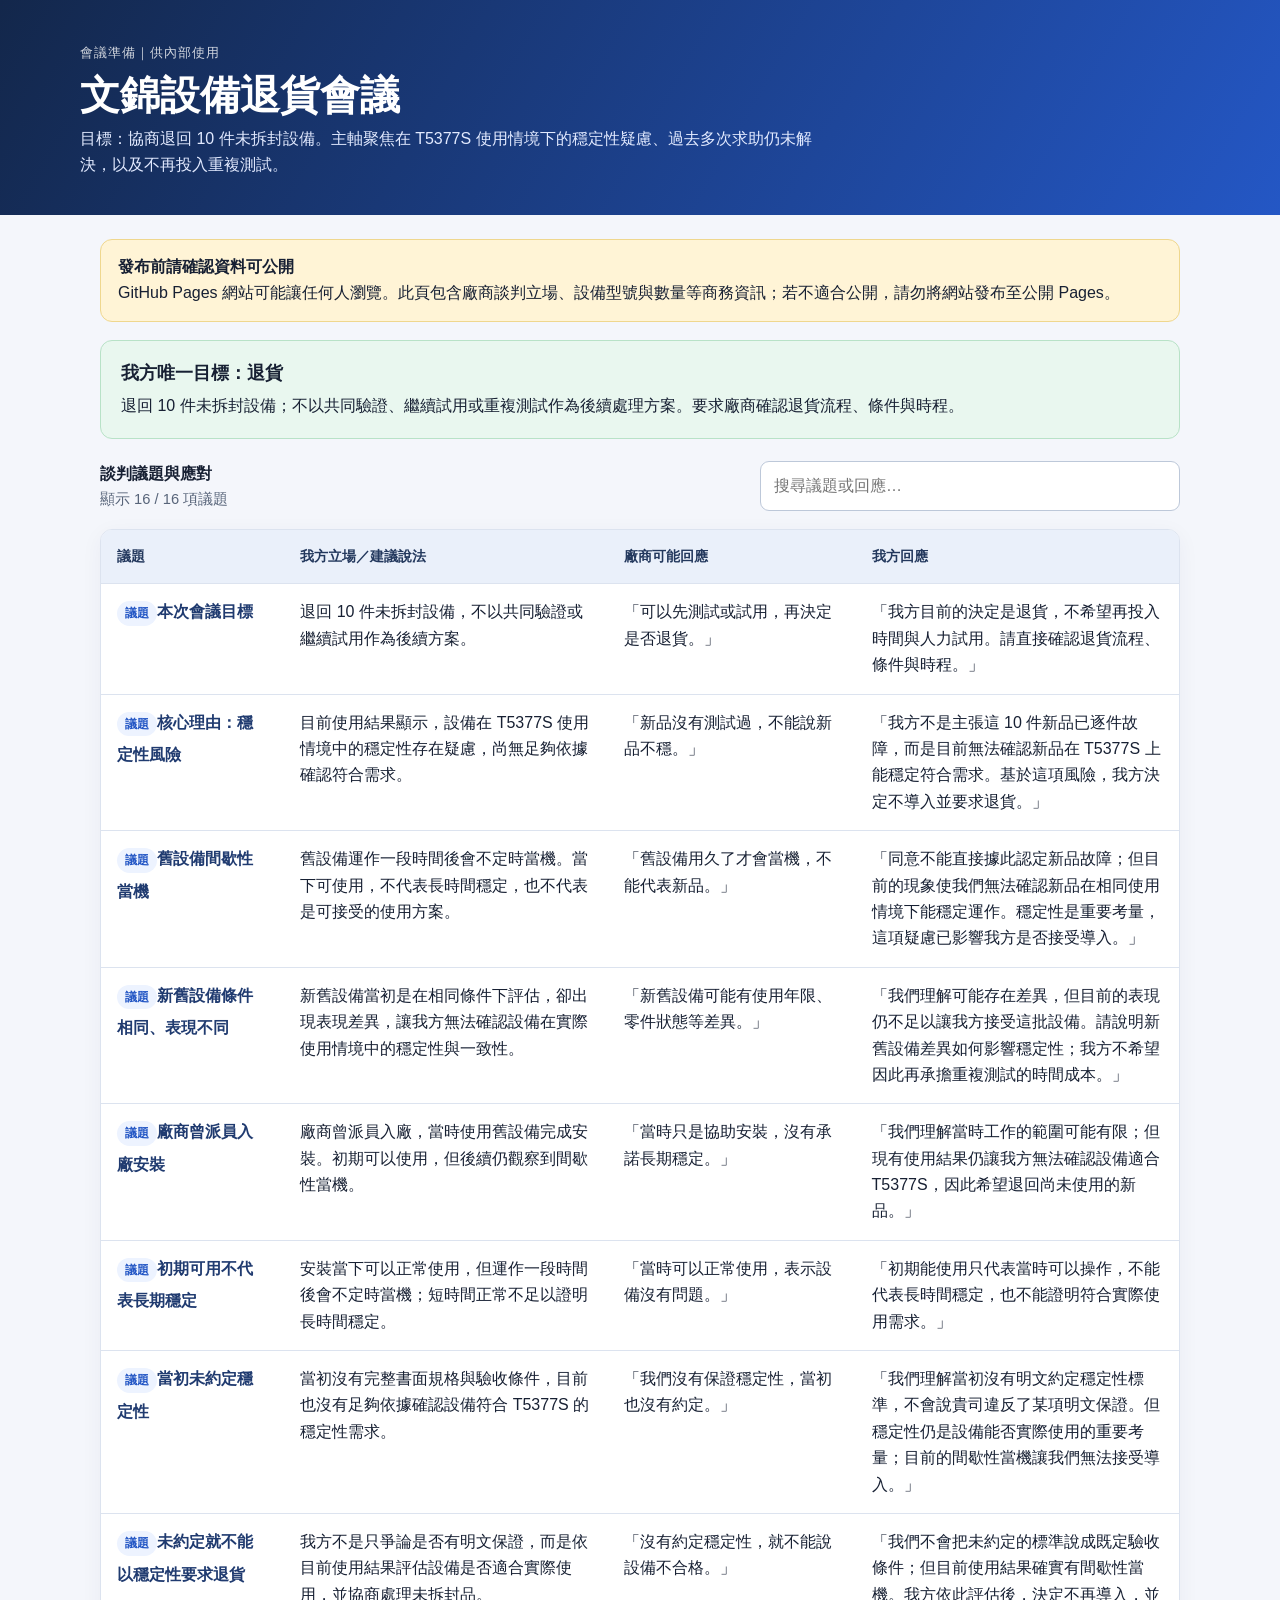
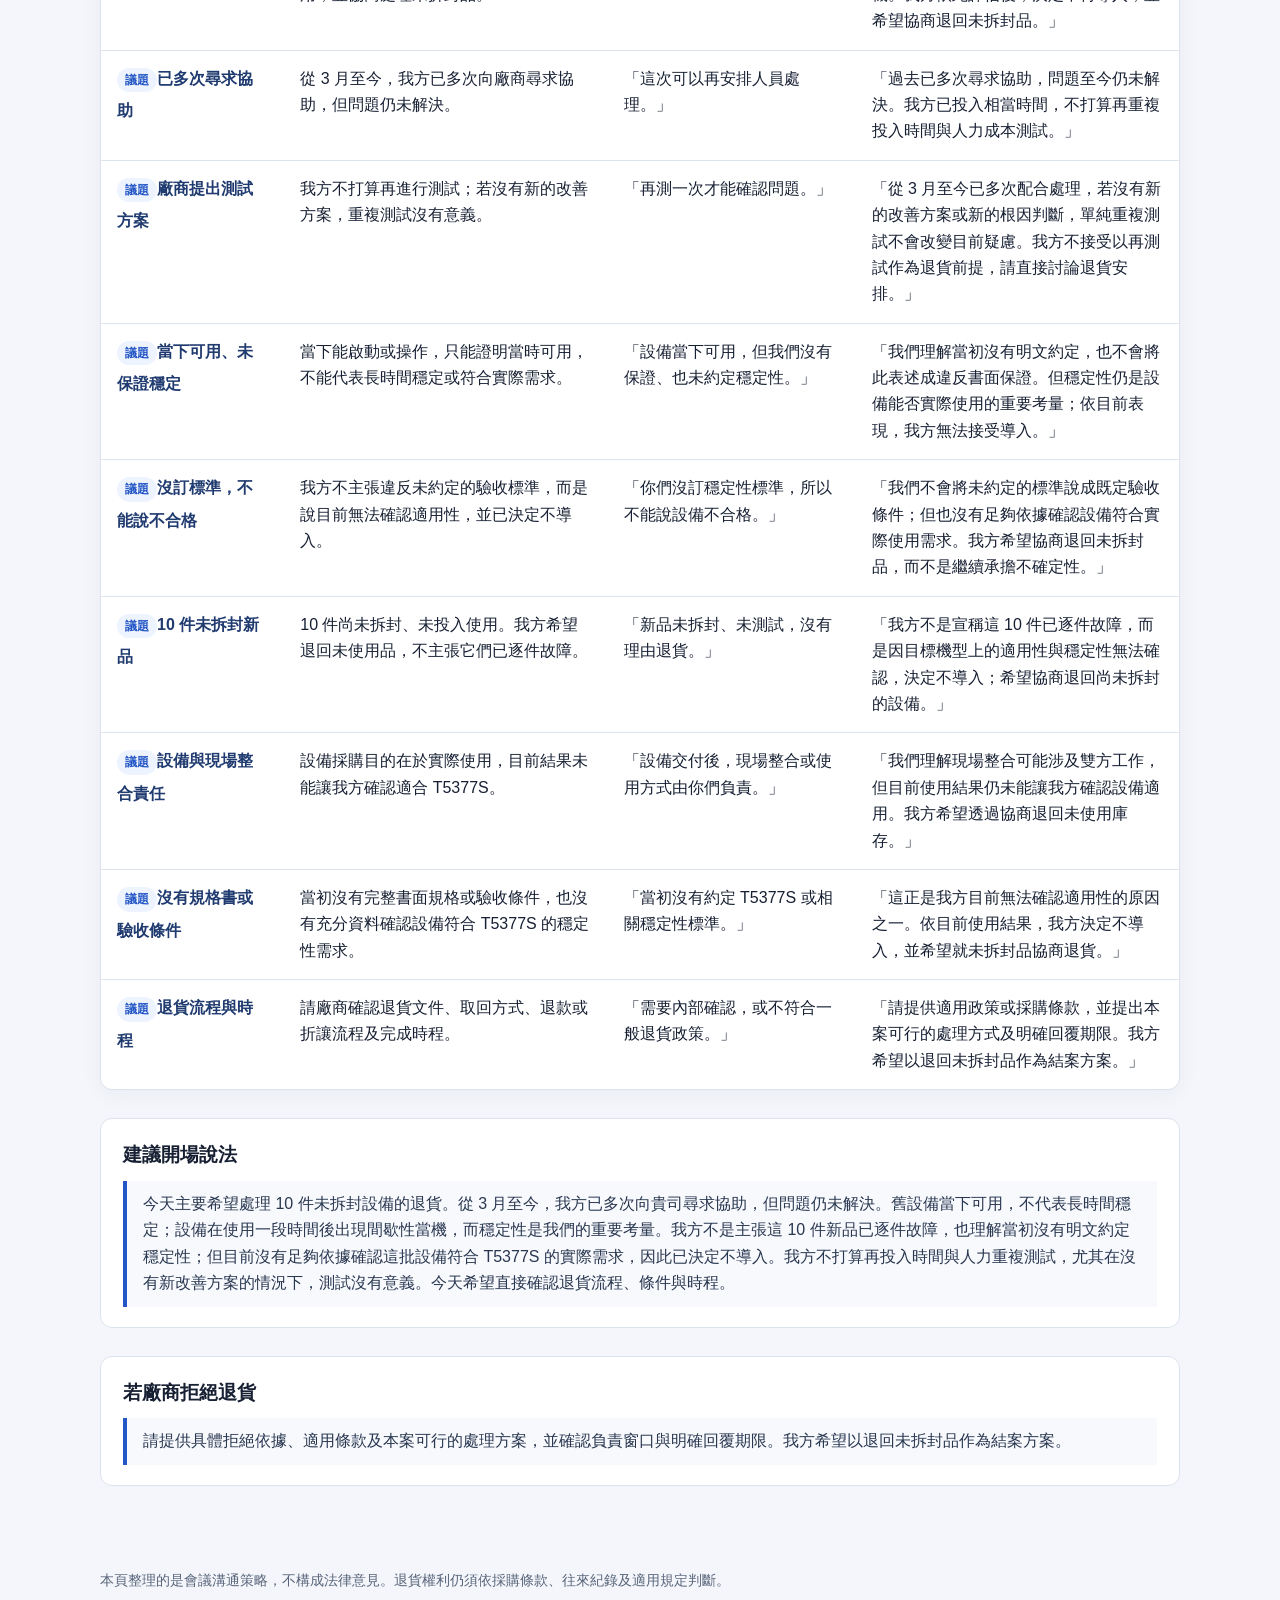
==== docs/index.html @ 2d382912 "Add vendor return meeting GitHub Pages site" ====
<!doctype html>
<html lang="zh-Hant">
<head>
  <meta charset="utf-8">
  <meta name="viewport" content="width=device-width, initial-scale=1">
  <meta name="theme-color" content="#f4f6fb">
  <title>文錦設備退貨會議｜策略整理</title>
  <style>
    :root{color-scheme:light;--ink:#172033;--muted:#58657a;--line:#dce3ef;--blue:#2457c5;--pale:#edf3ff;--gold:#fff4d6;--green:#e9f7ef;--paper:#fff;--bg:#f4f6fb}
    *{box-sizing:border-box}body{margin:0;background:var(--bg);color:var(--ink);font:16px/1.65 -apple-system,BlinkMacSystemFont,"Segoe UI",sans-serif}
    header{background:linear-gradient(120deg,#13274b,#2457c5);color:white;padding:42px max(22px,calc((100% - 1120px)/2)) 36px}
    header .eyebrow{font-size:.82rem;letter-spacing:.08em;opacity:.8}h1{font-size:clamp(1.7rem,4vw,2.5rem);line-height:1.2;margin:.45rem 0}.subtitle{max-width:760px;color:#e2eaff;margin:0}
    main{max-width:1120px;margin:24px auto;padding:0 20px 60px}.notice{background:var(--gold);border:1px solid #efd78e;border-radius:12px;padding:14px 17px;margin-bottom:18px}.notice strong{display:block}
    .goal{background:var(--green);border:1px solid #b8e2c7;border-radius:12px;padding:18px 20px;margin-bottom:22px}.goal h2{margin:0 0 5px;font-size:1.12rem}.goal p{margin:0}
    .toolbar{display:flex;gap:12px;align-items:center;justify-content:space-between;margin:18px 0}.toolbar p{color:var(--muted);margin:0;font-size:.92rem}input{width:min(100%,420px);padding:11px 13px;border:1px solid #bdc8d9;border-radius:9px;font:inherit;background:white}
    .table-wrap{overflow:auto;border:1px solid var(--line);border-radius:12px;background:var(--paper);box-shadow:0 5px 22px #1e31500c}table{border-collapse:collapse;width:100%;min-width:900px}th,td{text-align:left;vertical-align:top;padding:15px 16px;border-bottom:1px solid var(--line)}th{background:#eaf0fa;color:#23385d;font-size:.88rem;position:sticky;top:0}tbody tr:last-child td{border-bottom:0}tbody tr:hover{background:#f8faff}td:first-child{font-weight:700;width:17%;color:#203b70}td:nth-child(2){width:30%}td:nth-child(3){width:23%}td:nth-child(4){width:30%}
    .tag{display:inline-block;color:var(--blue);background:var(--pale);padding:2px 8px;border-radius:99px;font-size:.78rem;margin:0 0 6px}
    .script{margin-top:28px;background:var(--paper);border:1px solid var(--line);border-radius:12px;padding:20px 22px}.script h2{margin:0 0 10px;font-size:1.2rem}.script blockquote{margin:0;border-left:4px solid var(--blue);padding:10px 16px;background:#f7f9fd;color:#293750}
    footer{max-width:1120px;margin:0 auto;padding:0 20px 32px;color:var(--muted);font-size:.85rem}
    @media(max-width:650px){header{padding-top:30px;padding-bottom:28px}.toolbar{align-items:stretch;flex-direction:column}.toolbar input{width:100%}main{padding-inline:14px}.notice,.goal{font-size:.94rem}}
  </style>
</head>
<body>
  <header>
    <div class="eyebrow">會議準備｜供內部使用</div>
    <h1>文錦設備退貨會議</h1>
    <p class="subtitle">目標：協商退回 10 件未拆封設備。主軸聚焦在 T5377S 使用情境下的穩定性疑慮、過去多次求助仍未解決，以及不再投入重複測試。</p>
  </header>
  <main>
    <aside class="notice"><strong>發布前請確認資料可公開</strong>GitHub Pages 網站可能讓任何人瀏覽。此頁包含廠商談判立場、設備型號與數量等商務資訊；若不適合公開，請勿將網站發布至公開 Pages。</aside>
    <section class="goal"><h2>我方唯一目標：退貨</h2><p>退回 10 件未拆封設備；不以共同驗證、繼續試用或重複測試作為後續處理方案。要求廠商確認退貨流程、條件與時程。</p></section>
    <div class="toolbar"><div><strong>談判議題與應對</strong><p id="count" aria-live="polite"></p></div><input id="search" type="search" placeholder="搜尋議題或回應…" aria-label="搜尋表格"></div>
    <div class="table-wrap"><table><thead><tr><th>議題</th><th>我方立場／建議說法</th><th>廠商可能回應</th><th>我方回應</th></tr></thead><tbody id="rows"></tbody></table></div>
    <section class="script"><h2>建議開場說法</h2><blockquote>今天主要希望處理 10 件未拆封設備的退貨。從 3 月至今，我方已多次向貴司尋求協助，但問題仍未解決。舊設備當下可用，不代表長時間穩定；設備在使用一段時間後出現間歇性當機，而穩定性是我們的重要考量。我方不是主張這 10 件新品已逐件故障，也理解當初沒有明文約定穩定性；但目前沒有足夠依據確認這批設備符合 T5377S 的實際需求，因此已決定不導入。我方不打算再投入時間與人力重複測試，尤其在沒有新改善方案的情況下，測試沒有意義。今天希望直接確認退貨流程、條件與時程。</blockquote></section>
    <section class="script"><h2>若廠商拒絕退貨</h2><blockquote>請提供具體拒絕依據、適用條款及本案可行的處理方案，並確認負責窗口與明確回覆期限。我方希望以退回未拆封品作為結案方案。</blockquote></section>
  </main>
  <footer>本頁整理的是會議溝通策略，不構成法律意見。退貨權利仍須依採購條款、往來紀錄及適用規定判斷。</footer>
  <script>
    const data = [
      ["本次會議目標","退回 10 件未拆封設備，不以共同驗證或繼續試用作為後續方案。","「可以先測試或試用，再決定是否退貨。」","「我方目前的決定是退貨，不希望再投入時間與人力試用。請直接確認退貨流程、條件與時程。」"],
      ["核心理由：穩定性風險","目前使用結果顯示，設備在 T5377S 使用情境中的穩定性存在疑慮，尚無足夠依據確認符合需求。","「新品沒有測試過，不能說新品不穩。」","「我方不是主張這 10 件新品已逐件故障，而是目前無法確認新品在 T5377S 上能穩定符合需求。基於這項風險，我方決定不導入並要求退貨。」"],
      ["舊設備間歇性當機","舊設備運作一段時間後會不定時當機。當下可使用，不代表長時間穩定，也不代表是可接受的使用方案。","「舊設備用久了才會當機，不能代表新品。」","「同意不能直接據此認定新品故障；但目前的現象使我們無法確認新品在相同使用情境下能穩定運作。穩定性是重要考量，這項疑慮已影響我方是否接受導入。」"],
      ["新舊設備條件相同、表現不同","新舊設備當初是在相同條件下評估，卻出現表現差異，讓我方無法確認設備在實際使用情境中的穩定性與一致性。","「新舊設備可能有使用年限、零件狀態等差異。」","「我們理解可能存在差異，但目前的表現仍不足以讓我方接受這批設備。請說明新舊設備差異如何影響穩定性；我方不希望因此再承擔重複測試的時間成本。」"],
      ["廠商曾派員入廠安裝","廠商曾派員入廠，當時使用舊設備完成安裝。初期可以使用，但後續仍觀察到間歇性當機。","「當時只是協助安裝，沒有承諾長期穩定。」","「我們理解當時工作的範圍可能有限；但現有使用結果仍讓我方無法確認設備適合 T5377S，因此希望退回尚未使用的新品。」"],
      ["初期可用不代表長期穩定","安裝當下可以正常使用，但運作一段時間後會不定時當機；短時間正常不足以證明長時間穩定。","「當時可以正常使用，表示設備沒有問題。」","「初期能使用只代表當時可以操作，不能代表長時間穩定，也不能證明符合實際使用需求。」"],
      ["當初未約定穩定性","當初沒有完整書面規格與驗收條件，目前也沒有足夠依據確認設備符合 T5377S 的穩定性需求。","「我們沒有保證穩定性，當初也沒有約定。」","「我們理解當初沒有明文約定穩定性標準，不會說貴司違反了某項明文保證。但穩定性仍是設備能否實際使用的重要考量；目前的間歇性當機讓我們無法接受導入。」"],
      ["未約定就不能以穩定性要求退貨","我方不是只爭論是否有明文保證，而是依目前使用結果評估設備是否適合實際使用，並協商處理未拆封品。","「沒有約定穩定性，就不能說設備不合格。」","「我們不會把未約定的標準說成既定驗收條件；但目前使用結果確實有間歇性當機。我方依此評估後，決定不再導入，並希望協商退回未拆封品。」"],
      ["已多次尋求協助","從 3 月至今，我方已多次向廠商尋求協助，但問題仍未解決。","「這次可以再安排人員處理。」","「過去已多次尋求協助，問題至今仍未解決。我方已投入相當時間，不打算再重複投入時間與人力成本測試。」"],
      ["廠商提出測試方案","我方不打算再進行測試；若沒有新的改善方案，重複測試沒有意義。","「再測一次才能確認問題。」","「從 3 月至今已多次配合處理，若沒有新的改善方案或新的根因判斷，單純重複測試不會改變目前疑慮。我方不接受以再測試作為退貨前提，請直接討論退貨安排。」"],
      ["當下可用、未保證穩定","當下能啟動或操作，只能證明當時可用，不能代表長時間穩定或符合實際需求。","「設備當下可用，但我們沒有保證、也未約定穩定性。」","「我們理解當初沒有明文約定，也不會將此表述成違反書面保證。但穩定性仍是設備能否實際使用的重要考量；依目前表現，我方無法接受導入。」"],
      ["沒訂標準，不能說不合格","我方不主張違反未約定的驗收標準，而是說目前無法確認適用性，並已決定不導入。","「你們沒訂穩定性標準，所以不能說設備不合格。」","「我們不會將未約定的標準說成既定驗收條件；但也沒有足夠依據確認設備符合實際使用需求。我方希望協商退回未拆封品，而不是繼續承擔不確定性。」"],
      ["10 件未拆封新品","10 件尚未拆封、未投入使用。我方希望退回未使用品，不主張它們已逐件故障。","「新品未拆封、未測試，沒有理由退貨。」","「我方不是宣稱這 10 件已逐件故障，而是因目標機型上的適用性與穩定性無法確認，決定不導入；希望協商退回尚未拆封的設備。」"],
      ["設備與現場整合責任","設備採購目的在於實際使用，目前結果未能讓我方確認適合 T5377S。","「設備交付後，現場整合或使用方式由你們負責。」","「我們理解現場整合可能涉及雙方工作，但目前使用結果仍未能讓我方確認設備適用。我方希望透過協商退回未使用庫存。」"],
      ["沒有規格書或驗收條件","當初沒有完整書面規格或驗收條件，也沒有充分資料確認設備符合 T5377S 的穩定性需求。","「當初沒有約定 T5377S 或相關穩定性標準。」","「這正是我方目前無法確認適用性的原因之一。依目前使用結果，我方決定不導入，並希望就未拆封品協商退貨。」"],
      ["退貨流程與時程","請廠商確認退貨文件、取回方式、退款或折讓流程及完成時程。","「需要內部確認，或不符合一般退貨政策。」","「請提供適用政策或採購條款，並提出本案可行的處理方式及明確回覆期限。我方希望以退回未拆封品作為結案方案。」"]
    ];
    const tbody = document.getElementById('rows');
    const search = document.getElementById('search');
    const count = document.getElementById('count');
    function render(){
      const q=search.value.trim().toLocaleLowerCase();
      const filtered=data.filter(row=>row.join(' ').toLocaleLowerCase().includes(q));
      tbody.replaceChildren(...filtered.map(row=>{const tr=document.createElement('tr');row.forEach((text,i)=>{const td=document.createElement('td');if(i===0){const tag=document.createElement('span');tag.className='tag';tag.textContent='議題';td.append(tag)}td.append(document.createTextNode(text));tr.append(td)});return tr}));
      count.textContent=`顯示 ${filtered.length} / ${data.length} 項議題`;
    }
    search.addEventListener('input',render);render();
  </script>
</body>
</html>
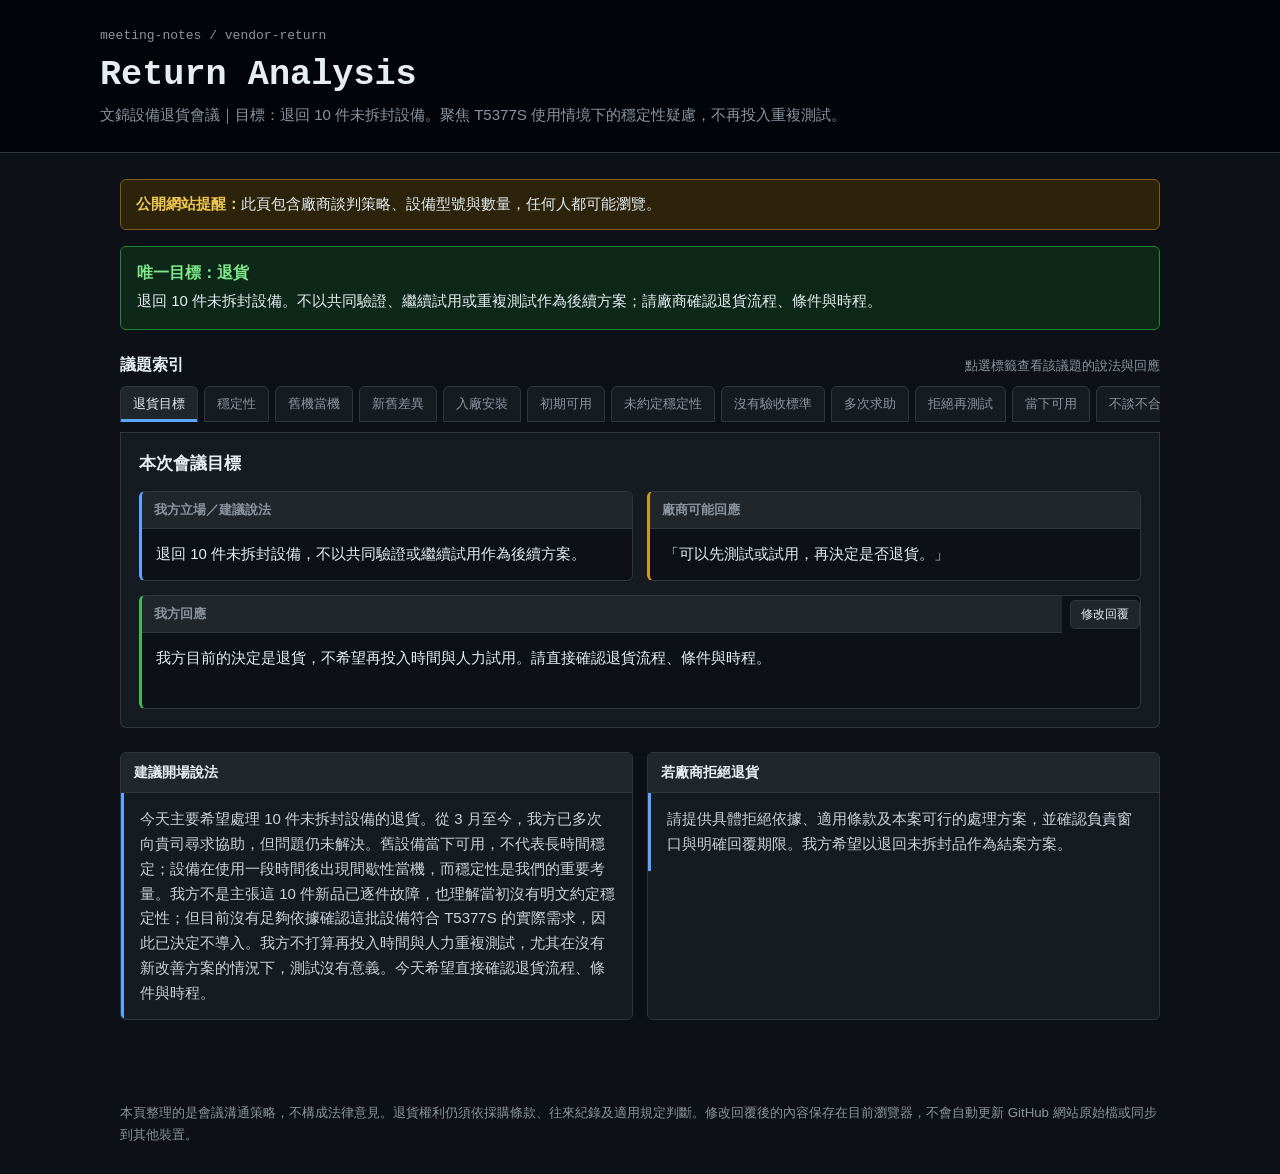
==== commit 9cf58f27: "Redesign Return Analysis page with editable topic tabs" ====
--- a/docs/index.html
+++ b/docs/index.html
@@ -3,67 +3,87 @@
 <head>
   <meta charset="utf-8">
   <meta name="viewport" content="width=device-width, initial-scale=1">
-  <meta name="theme-color" content="#f4f6fb">
-  <title>文錦設備退貨會議｜策略整理</title>
+  <meta name="theme-color" content="#0d1117">
+  <title>Return Analysis</title>
   <style>
-    :root{color-scheme:light;--ink:#172033;--muted:#58657a;--line:#dce3ef;--blue:#2457c5;--pale:#edf3ff;--gold:#fff4d6;--green:#e9f7ef;--paper:#fff;--bg:#f4f6fb}
-    *{box-sizing:border-box}body{margin:0;background:var(--bg);color:var(--ink);font:16px/1.65 -apple-system,BlinkMacSystemFont,"Segoe UI",sans-serif}
-    header{background:linear-gradient(120deg,#13274b,#2457c5);color:white;padding:42px max(22px,calc((100% - 1120px)/2)) 36px}
-    header .eyebrow{font-size:.82rem;letter-spacing:.08em;opacity:.8}h1{font-size:clamp(1.7rem,4vw,2.5rem);line-height:1.2;margin:.45rem 0}.subtitle{max-width:760px;color:#e2eaff;margin:0}
-    main{max-width:1120px;margin:24px auto;padding:0 20px 60px}.notice{background:var(--gold);border:1px solid #efd78e;border-radius:12px;padding:14px 17px;margin-bottom:18px}.notice strong{display:block}
-    .goal{background:var(--green);border:1px solid #b8e2c7;border-radius:12px;padding:18px 20px;margin-bottom:22px}.goal h2{margin:0 0 5px;font-size:1.12rem}.goal p{margin:0}
-    .toolbar{display:flex;gap:12px;align-items:center;justify-content:space-between;margin:18px 0}.toolbar p{color:var(--muted);margin:0;font-size:.92rem}input{width:min(100%,420px);padding:11px 13px;border:1px solid #bdc8d9;border-radius:9px;font:inherit;background:white}
-    .table-wrap{overflow:auto;border:1px solid var(--line);border-radius:12px;background:var(--paper);box-shadow:0 5px 22px #1e31500c}table{border-collapse:collapse;width:100%;min-width:900px}th,td{text-align:left;vertical-align:top;padding:15px 16px;border-bottom:1px solid var(--line)}th{background:#eaf0fa;color:#23385d;font-size:.88rem;position:sticky;top:0}tbody tr:last-child td{border-bottom:0}tbody tr:hover{background:#f8faff}td:first-child{font-weight:700;width:17%;color:#203b70}td:nth-child(2){width:30%}td:nth-child(3){width:23%}td:nth-child(4){width:30%}
-    .tag{display:inline-block;color:var(--blue);background:var(--pale);padding:2px 8px;border-radius:99px;font-size:.78rem;margin:0 0 6px}
-    .script{margin-top:28px;background:var(--paper);border:1px solid var(--line);border-radius:12px;padding:20px 22px}.script h2{margin:0 0 10px;font-size:1.2rem}.script blockquote{margin:0;border-left:4px solid var(--blue);padding:10px 16px;background:#f7f9fd;color:#293750}
-    footer{max-width:1120px;margin:0 auto;padding:0 20px 32px;color:var(--muted);font-size:.85rem}
-    @media(max-width:650px){header{padding-top:30px;padding-bottom:28px}.toolbar{align-items:stretch;flex-direction:column}.toolbar input{width:100%}main{padding-inline:14px}.notice,.goal{font-size:.94rem}}
+    :root{color-scheme:dark;--bg:#0d1117;--panel:#161b22;--panel2:#21262d;--border:#30363d;--text:#e6edf3;--muted:#8b949e;--blue:#58a6ff;--green:#3fb950;--yellow:#d29922;--red:#f85149}
+    *{box-sizing:border-box}body{margin:0;background:var(--bg);color:var(--text);font:15px/1.65 -apple-system,BlinkMacSystemFont,"Segoe UI",sans-serif}
+    header{border-bottom:1px solid var(--border);background:#010409;padding:28px max(20px,calc((100% - 1080px)/2)) 24px}.repo-line{font:13px ui-monospace,SFMono-Regular,Menlo,monospace;color:var(--muted)}h1{font:600 clamp(1.65rem,4vw,2.2rem)/1.25 ui-monospace,SFMono-Regular,Menlo,monospace;margin:10px 0 6px}.subtitle{color:var(--muted);margin:0;max-width:850px}
+    main{max-width:1080px;margin:26px auto;padding:0 20px 56px}.callout{padding:12px 15px;border:1px solid #7d5d16;background:#2d230b;border-radius:6px;margin-bottom:16px}.callout strong{color:#eac54f}.goal{padding:16px;border:1px solid #238636;background:#0d2818;border-radius:6px;margin-bottom:22px}.goal h2{font:600 1rem ui-monospace,monospace;color:#7ee787;margin:0 0 5px}.goal p{margin:0}
+    .section-heading{display:flex;justify-content:space-between;align-items:baseline;gap:12px;margin:25px 0 9px}.section-heading h2{font:600 1rem ui-monospace,monospace;margin:0}.hint,.saved-status{font-size:.82rem;color:var(--muted)}
+    .tabs{display:flex;gap:6px;overflow-x:auto;padding:0 0 10px;border-bottom:1px solid var(--border)}.tab{flex:0 0 auto;border:1px solid var(--border);border-radius:6px 6px 0 0;background:var(--panel);color:var(--muted);padding:8px 12px;font:13px ui-monospace,SFMono-Regular,Menlo,monospace;cursor:pointer}.tab:hover{color:var(--text);border-color:#6e7681}.tab[aria-selected="true"]{color:var(--text);background:var(--panel2);border-bottom-color:var(--blue);box-shadow:inset 0 -2px var(--blue)}
+    .topic-panel{background:var(--panel);border:1px solid var(--border);border-top:0;border-radius:0 0 6px 6px;padding:18px}.topic-title{font:600 1.08rem ui-monospace,monospace;margin:0 0 16px}.columns{display:grid;grid-template-columns:1fr 1fr;gap:14px}.card{border:1px solid var(--border);border-radius:6px;overflow:hidden;background:#0d1117}.card h3{font:600 .83rem ui-monospace,monospace;margin:0;padding:9px 12px;background:var(--panel2);border-bottom:1px solid var(--border);color:var(--muted)}.card-content{padding:13px 14px;white-space:pre-wrap}.stance{border-left:3px solid var(--blue)}.vendor{border-left:3px solid var(--yellow)}.reply{border-left:3px solid var(--green)}.reply-head{display:flex;align-items:center;justify-content:space-between;gap:8px}.reply-head h3{flex:1}.reply-body{padding:13px 14px}.reply-text{white-space:pre-wrap}.button{border:1px solid var(--border);border-radius:5px;background:var(--panel2);color:var(--text);padding:5px 10px;font:12px ui-monospace,monospace;cursor:pointer}.button:hover{border-color:var(--blue);color:var(--blue)}.button.primary{background:#238636;border-color:#238636;color:white}.button.subtle{color:var(--muted)}.editor{width:100%;min-height:150px;resize:vertical;padding:11px;border:1px solid var(--border);border-radius:5px;background:#010409;color:var(--text);font:14px/1.65 -apple-system,BlinkMacSystemFont,"Segoe UI",sans-serif}.editor:focus{outline:1px solid var(--blue);border-color:var(--blue)}.editor-actions{display:flex;gap:8px;margin-top:9px}.saved-status{min-height:1.3em;margin-top:8px}.scripts{display:grid;grid-template-columns:1fr 1fr;gap:14px;margin-top:24px}.script{border:1px solid var(--border);background:var(--panel);border-radius:6px;overflow:hidden}.script h2{font:600 .9rem ui-monospace,monospace;padding:10px 13px;margin:0;background:var(--panel2);border-bottom:1px solid var(--border)}.script blockquote{margin:0;padding:14px 16px;border-left:3px solid var(--blue);white-space:pre-wrap;color:#c9d1d9}
+    footer{max-width:1080px;margin:auto;padding:0 20px 28px;color:var(--muted);font-size:.83rem} [hidden]{display:none!important}
+    @media(max-width:700px){main{padding:0 12px 40px}.columns,.scripts{grid-template-columns:1fr}.topic-panel{padding:12px}.section-heading{align-items:flex-start;flex-direction:column;gap:2px}.tab{padding:7px 10px}}
   </style>
 </head>
 <body>
   <header>
-    <div class="eyebrow">會議準備｜供內部使用</div>
-    <h1>文錦設備退貨會議</h1>
-    <p class="subtitle">目標：協商退回 10 件未拆封設備。主軸聚焦在 T5377S 使用情境下的穩定性疑慮、過去多次求助仍未解決，以及不再投入重複測試。</p>
+    <div class="repo-line">meeting-notes / vendor-return</div>
+    <h1>Return Analysis</h1>
+    <p class="subtitle">文錦設備退貨會議｜目標：退回 10 件未拆封設備。聚焦 T5377S 使用情境下的穩定性疑慮，不再投入重複測試。</p>
   </header>
   <main>
-    <aside class="notice"><strong>發布前請確認資料可公開</strong>GitHub Pages 網站可能讓任何人瀏覽。此頁包含廠商談判立場、設備型號與數量等商務資訊；若不適合公開，請勿將網站發布至公開 Pages。</aside>
-    <section class="goal"><h2>我方唯一目標：退貨</h2><p>退回 10 件未拆封設備；不以共同驗證、繼續試用或重複測試作為後續處理方案。要求廠商確認退貨流程、條件與時程。</p></section>
-    <div class="toolbar"><div><strong>談判議題與應對</strong><p id="count" aria-live="polite"></p></div><input id="search" type="search" placeholder="搜尋議題或回應…" aria-label="搜尋表格"></div>
-    <div class="table-wrap"><table><thead><tr><th>議題</th><th>我方立場／建議說法</th><th>廠商可能回應</th><th>我方回應</th></tr></thead><tbody id="rows"></tbody></table></div>
-    <section class="script"><h2>建議開場說法</h2><blockquote>今天主要希望處理 10 件未拆封設備的退貨。從 3 月至今，我方已多次向貴司尋求協助，但問題仍未解決。舊設備當下可用，不代表長時間穩定；設備在使用一段時間後出現間歇性當機，而穩定性是我們的重要考量。我方不是主張這 10 件新品已逐件故障，也理解當初沒有明文約定穩定性；但目前沒有足夠依據確認這批設備符合 T5377S 的實際需求，因此已決定不導入。我方不打算再投入時間與人力重複測試，尤其在沒有新改善方案的情況下，測試沒有意義。今天希望直接確認退貨流程、條件與時程。</blockquote></section>
-    <section class="script"><h2>若廠商拒絕退貨</h2><blockquote>請提供具體拒絕依據、適用條款及本案可行的處理方案，並確認負責窗口與明確回覆期限。我方希望以退回未拆封品作為結案方案。</blockquote></section>
+    <aside class="callout"><strong>公開網站提醒：</strong>此頁包含廠商談判策略、設備型號與數量，任何人都可能瀏覽。</aside>
+    <section class="goal"><h2>唯一目標：退貨</h2><p>退回 10 件未拆封設備。不以共同驗證、繼續試用或重複測試作為後續方案；請廠商確認退貨流程、條件與時程。</p></section>
+    <div class="section-heading"><h2>議題索引</h2><span class="hint">點選標籤查看該議題的說法與回應</span></div>
+    <nav class="tabs" id="tabs" role="tablist" aria-label="會議議題"></nav>
+    <section class="topic-panel" id="topic-panel" role="tabpanel" aria-live="polite"></section>
+    <div class="scripts">
+      <section class="script"><h2>建議開場說法</h2><blockquote>今天主要希望處理 10 件未拆封設備的退貨。從 3 月至今，我方已多次向貴司尋求協助，但問題仍未解決。舊設備當下可用，不代表長時間穩定；設備在使用一段時間後出現間歇性當機，而穩定性是我們的重要考量。我方不是主張這 10 件新品已逐件故障，也理解當初沒有明文約定穩定性；但目前沒有足夠依據確認這批設備符合 T5377S 的實際需求，因此已決定不導入。我方不打算再投入時間與人力重複測試，尤其在沒有新改善方案的情況下，測試沒有意義。今天希望直接確認退貨流程、條件與時程。</blockquote></section>
+      <section class="script"><h2>若廠商拒絕退貨</h2><blockquote>請提供具體拒絕依據、適用條款及本案可行的處理方案，並確認負責窗口與明確回覆期限。我方希望以退回未拆封品作為結案方案。</blockquote></section>
+    </div>
   </main>
-  <footer>本頁整理的是會議溝通策略，不構成法律意見。退貨權利仍須依採購條款、往來紀錄及適用規定判斷。</footer>
+  <footer>本頁整理的是會議溝通策略，不構成法律意見。退貨權利仍須依採購條款、往來紀錄及適用規定判斷。修改回覆後的內容保存在目前瀏覽器，不會自動更新 GitHub 網站原始檔或同步到其他裝置。</footer>
   <script>
-    const data = [
-      ["本次會議目標","退回 10 件未拆封設備，不以共同驗證或繼續試用作為後續方案。","「可以先測試或試用，再決定是否退貨。」","「我方目前的決定是退貨，不希望再投入時間與人力試用。請直接確認退貨流程、條件與時程。」"],
-      ["核心理由：穩定性風險","目前使用結果顯示，設備在 T5377S 使用情境中的穩定性存在疑慮，尚無足夠依據確認符合需求。","「新品沒有測試過，不能說新品不穩。」","「我方不是主張這 10 件新品已逐件故障，而是目前無法確認新品在 T5377S 上能穩定符合需求。基於這項風險，我方決定不導入並要求退貨。」"],
-      ["舊設備間歇性當機","舊設備運作一段時間後會不定時當機。當下可使用，不代表長時間穩定，也不代表是可接受的使用方案。","「舊設備用久了才會當機，不能代表新品。」","「同意不能直接據此認定新品故障；但目前的現象使我們無法確認新品在相同使用情境下能穩定運作。穩定性是重要考量，這項疑慮已影響我方是否接受導入。」"],
-      ["新舊設備條件相同、表現不同","新舊設備當初是在相同條件下評估，卻出現表現差異，讓我方無法確認設備在實際使用情境中的穩定性與一致性。","「新舊設備可能有使用年限、零件狀態等差異。」","「我們理解可能存在差異，但目前的表現仍不足以讓我方接受這批設備。請說明新舊設備差異如何影響穩定性；我方不希望因此再承擔重複測試的時間成本。」"],
-      ["廠商曾派員入廠安裝","廠商曾派員入廠，當時使用舊設備完成安裝。初期可以使用，但後續仍觀察到間歇性當機。","「當時只是協助安裝，沒有承諾長期穩定。」","「我們理解當時工作的範圍可能有限；但現有使用結果仍讓我方無法確認設備適合 T5377S，因此希望退回尚未使用的新品。」"],
-      ["初期可用不代表長期穩定","安裝當下可以正常使用，但運作一段時間後會不定時當機；短時間正常不足以證明長時間穩定。","「當時可以正常使用，表示設備沒有問題。」","「初期能使用只代表當時可以操作，不能代表長時間穩定，也不能證明符合實際使用需求。」"],
-      ["當初未約定穩定性","當初沒有完整書面規格與驗收條件，目前也沒有足夠依據確認設備符合 T5377S 的穩定性需求。","「我們沒有保證穩定性，當初也沒有約定。」","「我們理解當初沒有明文約定穩定性標準，不會說貴司違反了某項明文保證。但穩定性仍是設備能否實際使用的重要考量；目前的間歇性當機讓我們無法接受導入。」"],
-      ["未約定就不能以穩定性要求退貨","我方不是只爭論是否有明文保證，而是依目前使用結果評估設備是否適合實際使用，並協商處理未拆封品。","「沒有約定穩定性，就不能說設備不合格。」","「我們不會把未約定的標準說成既定驗收條件；但目前使用結果確實有間歇性當機。我方依此評估後，決定不再導入，並希望協商退回未拆封品。」"],
-      ["已多次尋求協助","從 3 月至今，我方已多次向廠商尋求協助，但問題仍未解決。","「這次可以再安排人員處理。」","「過去已多次尋求協助，問題至今仍未解決。我方已投入相當時間，不打算再重複投入時間與人力成本測試。」"],
-      ["廠商提出測試方案","我方不打算再進行測試；若沒有新的改善方案，重複測試沒有意義。","「再測一次才能確認問題。」","「從 3 月至今已多次配合處理，若沒有新的改善方案或新的根因判斷，單純重複測試不會改變目前疑慮。我方不接受以再測試作為退貨前提，請直接討論退貨安排。」"],
-      ["當下可用、未保證穩定","當下能啟動或操作，只能證明當時可用，不能代表長時間穩定或符合實際需求。","「設備當下可用，但我們沒有保證、也未約定穩定性。」","「我們理解當初沒有明文約定，也不會將此表述成違反書面保證。但穩定性仍是設備能否實際使用的重要考量；依目前表現，我方無法接受導入。」"],
-      ["沒訂標準，不能說不合格","我方不主張違反未約定的驗收標準，而是說目前無法確認適用性，並已決定不導入。","「你們沒訂穩定性標準，所以不能說設備不合格。」","「我們不會將未約定的標準說成既定驗收條件；但也沒有足夠依據確認設備符合實際使用需求。我方希望協商退回未拆封品，而不是繼續承擔不確定性。」"],
-      ["10 件未拆封新品","10 件尚未拆封、未投入使用。我方希望退回未使用品，不主張它們已逐件故障。","「新品未拆封、未測試，沒有理由退貨。」","「我方不是宣稱這 10 件已逐件故障，而是因目標機型上的適用性與穩定性無法確認，決定不導入；希望協商退回尚未拆封的設備。」"],
-      ["設備與現場整合責任","設備採購目的在於實際使用，目前結果未能讓我方確認適合 T5377S。","「設備交付後，現場整合或使用方式由你們負責。」","「我們理解現場整合可能涉及雙方工作，但目前使用結果仍未能讓我方確認設備適用。我方希望透過協商退回未使用庫存。」"],
-      ["沒有規格書或驗收條件","當初沒有完整書面規格或驗收條件，也沒有充分資料確認設備符合 T5377S 的穩定性需求。","「當初沒有約定 T5377S 或相關穩定性標準。」","「這正是我方目前無法確認適用性的原因之一。依目前使用結果，我方決定不導入，並希望就未拆封品協商退貨。」"],
-      ["退貨流程與時程","請廠商確認退貨文件、取回方式、退款或折讓流程及完成時程。","「需要內部確認，或不符合一般退貨政策。」","「請提供適用政策或採購條款，並提出本案可行的處理方式及明確回覆期限。我方希望以退回未拆封品作為結案方案。」"]
+    const topics = [
+      {id:"goal",label:"退貨目標",title:"本次會議目標",stance:"退回 10 件未拆封設備，不以共同驗證或繼續試用作為後續方案。",vendor:"「可以先測試或試用，再決定是否退貨。」",reply:"我方目前的決定是退貨，不希望再投入時間與人力試用。請直接確認退貨流程、條件與時程。"},
+      {id:"stability",label:"穩定性",title:"核心理由：穩定性風險",stance:"目前使用結果顯示，設備在 T5377S 使用情境中的穩定性存在疑慮，尚無足夠依據確認符合需求。",vendor:"「新品沒有測試過，不能說新品不穩。」",reply:"我方不是主張這 10 件新品已逐件故障，而是目前無法確認新品在 T5377S 上能穩定符合需求。基於這項風險，我方決定不導入並要求退貨。"},
+      {id:"old-unit",label:"舊機當機",title:"舊設備間歇性當機",stance:"舊設備運作一段時間後會不定時當機。當下可使用，不代表長時間穩定，也不代表是可接受的使用方案。",vendor:"「舊設備用久了才會當機，不能代表新品。」",reply:"同意不能直接據此認定新品故障；但目前的現象使我們無法確認新品在相同使用情境下能穩定運作。穩定性是重要考量，這項疑慮已影響我方是否接受導入。"},
+      {id:"comparison",label:"新舊差異",title:"新舊設備條件相同、表現不同",stance:"新舊設備當初是在相同條件下評估，卻出現表現差異，讓我方無法確認設備在實際使用情境中的穩定性與一致性。",vendor:"「新舊設備可能有使用年限、零件狀態等差異。」",reply:"我們理解可能存在差異，但目前的表現仍不足以讓我方接受這批設備。請說明新舊設備差異如何影響穩定性；我方不希望因此再承擔重複測試的時間成本。"},
+      {id:"installation",label:"入廠安裝",title:"廠商曾派員入廠安裝",stance:"廠商曾派員入廠，當時使用舊設備完成安裝。初期可以使用，但後續仍觀察到間歇性當機。",vendor:"「當時只是協助安裝，沒有承諾長期穩定。」",reply:"我們理解當時工作的範圍可能有限；但現有使用結果仍讓我方無法確認設備適合 T5377S，因此希望退回尚未使用的新品。"},
+      {id:"initial-use",label:"初期可用",title:"初期可用不代表長期穩定",stance:"安裝當下可以正常使用，但運作一段時間後會不定時當機；短時間正常不足以證明長時間穩定。",vendor:"「當時可以正常使用，表示設備沒有問題。」",reply:"初期能使用只代表當時可以操作，不能代表長時間穩定，也不能證明符合實際使用需求。"},
+      {id:"no-warranty",label:"未約定穩定性",title:"當初未約定穩定性",stance:"當初沒有完整書面規格與驗收條件，目前也沒有足夠依據確認設備符合 T5377S 的穩定性需求。",vendor:"「我們沒有保證穩定性，當初也沒有約定。」",reply:"我們理解當初沒有明文約定穩定性標準，不會說貴司違反了某項明文保證。但穩定性仍是設備能否實際使用的重要考量；目前的間歇性當機讓我們無法接受導入。"},
+      {id:"standard",label:"沒有驗收標準",title:"未約定就不能以穩定性要求退貨",stance:"我方不是只爭論是否有明文保證，而是依目前使用結果評估設備是否適合實際使用，並協商處理未拆封品。",vendor:"「沒有約定穩定性，就不能說設備不合格。」",reply:"我們不會把未約定的標準說成既定驗收條件；但目前使用結果確實有間歇性當機。我方依此評估後，決定不再導入，並希望協商退回未拆封品。"},
+      {id:"support",label:"多次求助",title:"已多次尋求協助",stance:"從 3 月至今，我方已多次向廠商尋求協助，但問題仍未解決。",vendor:"「這次可以再安排人員處理。」",reply:"過去已多次尋求協助，問題至今仍未解決。我方已投入相當時間，不打算再重複投入時間與人力成本測試。"},
+      {id:"testing",label:"拒絕再測試",title:"廠商提出測試方案",stance:"我方不打算再進行測試；若沒有新的改善方案，重複測試沒有意義。",vendor:"「再測一次才能確認問題。」",reply:"從 3 月至今已多次配合處理，若沒有新的改善方案或新的根因判斷，單純重複測試不會改變目前疑慮。我方不接受以再測試作為退貨前提，請直接討論退貨安排。"},
+      {id:"usable",label:"當下可用",title:"當下可用、未保證穩定",stance:"當下能啟動或操作，只能證明當時可用，不能代表長時間穩定或符合實際需求。",vendor:"「設備當下可用，但我們沒有保證、也未約定穩定性。」",reply:"我們理解當初沒有明文約定，也不會將此表述成違反書面保證。但穩定性仍是設備能否實際使用的重要考量；依目前表現，我方無法接受導入。"},
+      {id:"not-defective",label:"不談不合格",title:"沒訂標準，不能說不合格",stance:"我方不主張違反未約定的驗收標準，而是說目前無法確認適用性，並已決定不導入。",vendor:"「你們沒訂穩定性標準，所以不能說設備不合格。」",reply:"我們不會將未約定的標準說成既定驗收條件；但也沒有足夠依據確認設備符合實際使用需求。我方希望協商退回未拆封品，而不是繼續承擔不確定性。"},
+      {id:"stock",label:"10 件未拆封",title:"10 件未拆封新品",stance:"10 件尚未拆封、未投入使用。我方希望退回未使用品，不主張它們已逐件故障。",vendor:"「新品未拆封、未測試，沒有理由退貨。」",reply:"我方不是宣稱這 10 件已逐件故障，而是因目標機型上的適用性與穩定性無法確認，決定不導入；希望協商退回尚未拆封的設備。"},
+      {id:"integration",label:"整合責任",title:"設備與現場整合責任",stance:"設備採購目的在於實際使用，目前結果未能讓我方確認適合 T5377S。",vendor:"「設備交付後，現場整合或使用方式由你們負責。」",reply:"我們理解現場整合可能涉及雙方工作，但目前使用結果仍未能讓我方確認設備適用。我方希望透過協商退回未使用庫存。"},
+      {id:"spec",label:"規格／驗收",title:"沒有規格書或驗收條件",stance:"當初沒有完整書面規格或驗收條件，也沒有充分資料確認設備符合 T5377S 的穩定性需求。",vendor:"「當初沒有約定 T5377S 或相關穩定性標準。」",reply:"這正是我方目前無法確認適用性的原因之一。依目前使用結果，我方決定不導入，並希望就未拆封品協商退貨。"},
+      {id:"return",label:"退貨流程",title:"退貨流程與時程",stance:"請廠商確認退貨文件、取回方式、退款或折讓流程及完成時程。",vendor:"「需要內部確認，或不符合一般退貨政策。」",reply:"請提供適用政策或採購條款，並提出本案可行的處理方式及明確回覆期限。我方希望以退回未拆封品作為結案方案。"}
     ];
-    const tbody = document.getElementById('rows');
-    const search = document.getElementById('search');
-    const count = document.getElementById('count');
-    function render(){
-      const q=search.value.trim().toLocaleLowerCase();
-      const filtered=data.filter(row=>row.join(' ').toLocaleLowerCase().includes(q));
-      tbody.replaceChildren(...filtered.map(row=>{const tr=document.createElement('tr');row.forEach((text,i)=>{const td=document.createElement('td');if(i===0){const tag=document.createElement('span');tag.className='tag';tag.textContent='議題';td.append(tag)}td.append(document.createTextNode(text));tr.append(td)});return tr}));
-      count.textContent=`顯示 ${filtered.length} / ${data.length} 項議題`;
+    const storageKey="return-analysis-replies-v1";
+    let savedReplies={};
+    try{savedReplies=JSON.parse(localStorage.getItem(storageKey)||"{}");}catch{savedReplies={};}
+    const tabs=document.getElementById("tabs"),panel=document.getElementById("topic-panel");
+    let activeId=topics[0].id;
+    function make(tag,cls,text){const el=document.createElement(tag);if(cls)el.className=cls;if(text!==undefined)el.textContent=text;return el;}
+    function renderTabs(){
+      tabs.replaceChildren(...topics.map((topic,index)=>{const b=make("button","tab",topic.label);b.type="button";b.id=`tab-${topic.id}`;b.setAttribute("role","tab");b.setAttribute("aria-controls","topic-panel");b.setAttribute("aria-selected",String(topic.id===activeId));b.tabIndex=topic.id===activeId?0:-1;b.addEventListener("click",()=>selectTopic(topic.id));b.addEventListener("keydown",event=>{if(event.key==="ArrowRight"||event.key==="ArrowLeft"){event.preventDefault();const next=(index+(event.key==="ArrowRight"?1:-1)+topics.length)%topics.length;selectTopic(topics[next].id);document.getElementById(`tab-${topics[next].id}`).focus();}});return b;}));
     }
-    search.addEventListener('input',render);render();
+    function selectTopic(id){activeId=id;renderTabs();renderTopic();}
+    function renderTopic(){
+      const topic=topics.find(item=>item.id===activeId);panel.setAttribute("aria-labelledby",`tab-${topic.id}`);panel.replaceChildren();
+      panel.append(make("h2","topic-title",topic.title));
+      const columns=make("div","columns");
+      const stance=make("article","card stance");stance.append(make("h3","","我方立場／建議說法"),make("div","card-content",topic.stance));
+      const vendor=make("article","card vendor");vendor.append(make("h3","","廠商可能回應"),make("div","card-content",topic.vendor));
+      columns.append(stance,vendor);panel.append(columns);
+      const reply=make("article","card reply");reply.style.marginTop="14px";
+      const head=make("div","reply-head");head.append(make("h3","","我方回應"));
+      const edit=make("button","button", "修改回覆");edit.type="button";head.append(edit);reply.append(head);
+      const body=make("div","reply-body"),text=make("div","reply-text",savedReplies[topic.id]??topic.reply);body.append(text);
+      const status=make("div","saved-status");status.setAttribute("aria-live","polite");body.append(status);reply.append(body);panel.append(reply);
+      edit.addEventListener("click",()=>{
+        const editor=document.createElement("textarea");editor.className="editor";editor.setAttribute("aria-label","編輯我方回應");editor.value=savedReplies[topic.id]??topic.reply;
+        const actions=make("div","editor-actions"),save=make("button","button primary","儲存回覆"),cancel=make("button","button subtle","取消");save.type=cancel.type="button";actions.append(save,cancel);body.replaceChildren(editor,actions,status);editor.focus();
+        cancel.addEventListener("click",renderTopic);
+        save.addEventListener("click",()=>{const value=editor.value.trim();if(!value){status.textContent="回覆不可留白。";editor.focus();return;}savedReplies[topic.id]=value;try{localStorage.setItem(storageKey,JSON.stringify(savedReplies));renderTopic();const message=panel.querySelector(".saved-status");message.textContent="已儲存在此瀏覽器，下次開啟仍會保留。";}catch{status.textContent="瀏覽器未能儲存資料；請確認未停用網站儲存空間。";}});
+      });
+    }
+    renderTabs();renderTopic();
   </script>
 </body>
 </html>
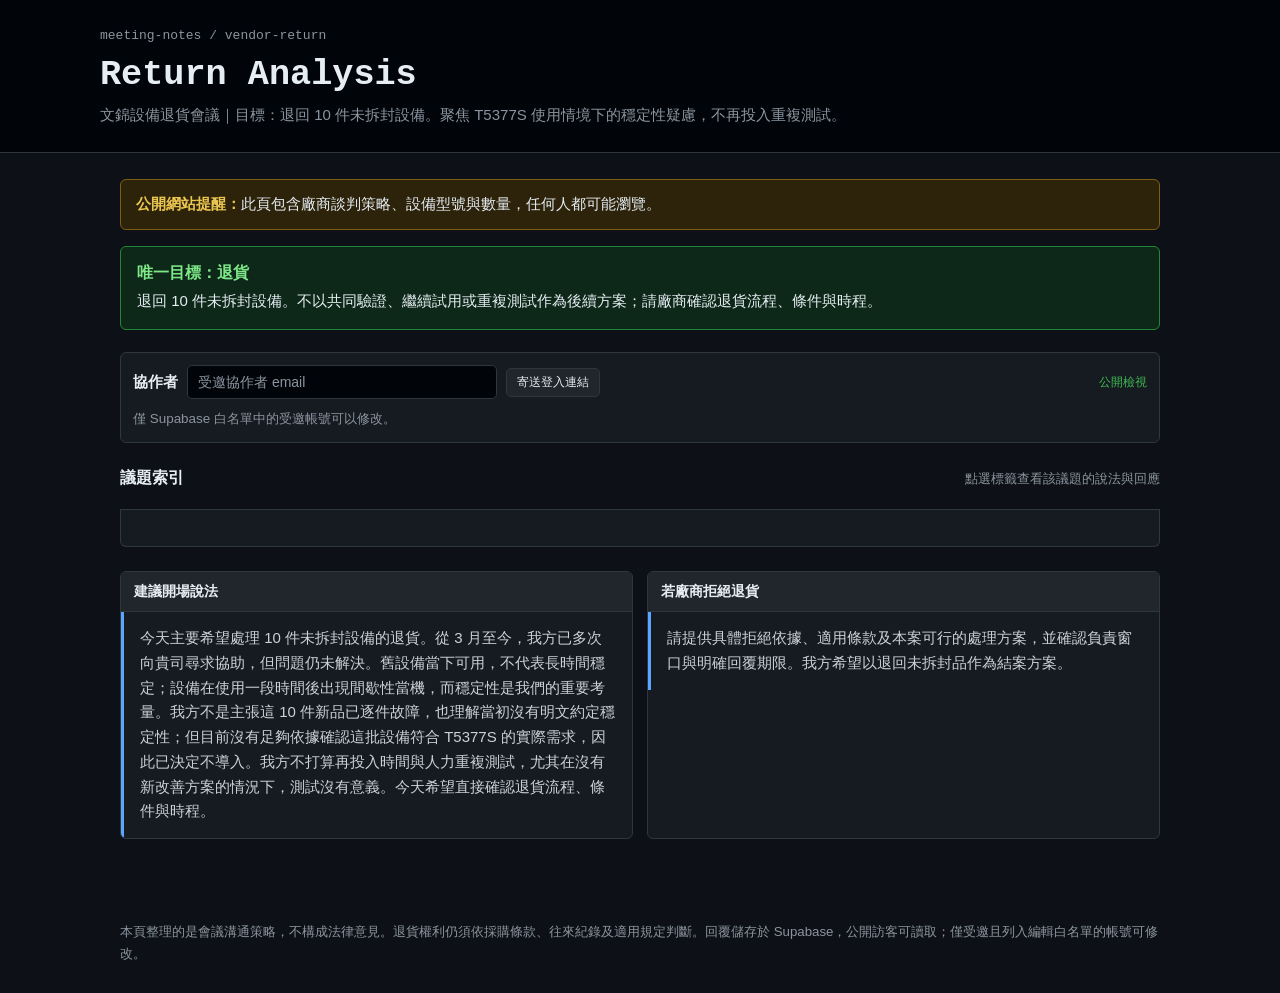
==== commit 3480898b: "Add Supabase shared editing with RLS" ====
--- a/docs/index.html
+++ b/docs/index.html
@@ -13,6 +13,7 @@
     .section-heading{display:flex;justify-content:space-between;align-items:baseline;gap:12px;margin:25px 0 9px}.section-heading h2{font:600 1rem ui-monospace,monospace;margin:0}.hint,.saved-status{font-size:.82rem;color:var(--muted)}
     .tabs{display:flex;gap:6px;overflow-x:auto;padding:0 0 10px;border-bottom:1px solid var(--border)}.tab{flex:0 0 auto;border:1px solid var(--border);border-radius:6px 6px 0 0;background:var(--panel);color:var(--muted);padding:8px 12px;font:13px ui-monospace,SFMono-Regular,Menlo,monospace;cursor:pointer}.tab:hover{color:var(--text);border-color:#6e7681}.tab[aria-selected="true"]{color:var(--text);background:var(--panel2);border-bottom-color:var(--blue);box-shadow:inset 0 -2px var(--blue)}
     .topic-panel{background:var(--panel);border:1px solid var(--border);border-top:0;border-radius:0 0 6px 6px;padding:18px}.topic-title{font:600 1.08rem ui-monospace,monospace;margin:0 0 16px}.columns{display:grid;grid-template-columns:1fr 1fr;gap:14px}.card{border:1px solid var(--border);border-radius:6px;overflow:hidden;background:#0d1117}.card h3{font:600 .83rem ui-monospace,monospace;margin:0;padding:9px 12px;background:var(--panel2);border-bottom:1px solid var(--border);color:var(--muted)}.card-content{padding:13px 14px;white-space:pre-wrap}.stance{border-left:3px solid var(--blue)}.vendor{border-left:3px solid var(--yellow)}.reply{border-left:3px solid var(--green)}.reply-head{display:flex;align-items:center;justify-content:space-between;gap:8px}.reply-head h3{flex:1}.reply-body{padding:13px 14px}.reply-text{white-space:pre-wrap}.button{border:1px solid var(--border);border-radius:5px;background:var(--panel2);color:var(--text);padding:5px 10px;font:12px ui-monospace,monospace;cursor:pointer}.button:hover{border-color:var(--blue);color:var(--blue)}.button.primary{background:#238636;border-color:#238636;color:white}.button.subtle{color:var(--muted)}.editor{width:100%;min-height:150px;resize:vertical;padding:11px;border:1px solid var(--border);border-radius:5px;background:#010409;color:var(--text);font:14px/1.65 -apple-system,BlinkMacSystemFont,"Segoe UI",sans-serif}.editor:focus{outline:1px solid var(--blue);border-color:var(--blue)}.editor-actions{display:flex;gap:8px;margin-top:9px}.saved-status{min-height:1.3em;margin-top:8px}.scripts{display:grid;grid-template-columns:1fr 1fr;gap:14px;margin-top:24px}.script{border:1px solid var(--border);background:var(--panel);border-radius:6px;overflow:hidden}.script h2{font:600 .9rem ui-monospace,monospace;padding:10px 13px;margin:0;background:var(--panel2);border-bottom:1px solid var(--border)}.script blockquote{margin:0;padding:14px 16px;border-left:3px solid var(--blue);white-space:pre-wrap;color:#c9d1d9}
+    .auth-box{display:flex;align-items:center;gap:9px;flex-wrap:wrap;border:1px solid var(--border);border-radius:6px;background:var(--panel);padding:12px;margin:0 0 20px}.auth-box input{width:min(100%,310px);padding:8px 10px;border:1px solid var(--border);border-radius:5px;background:#010409;color:var(--text);font:14px -apple-system,BlinkMacSystemFont,"Segoe UI",sans-serif}.auth-box input::placeholder{color:var(--muted)}.auth-message{font-size:.84rem;color:var(--muted);flex-basis:100%}.auth-state{font:12px ui-monospace,monospace;color:var(--green);margin-left:auto}
     footer{max-width:1080px;margin:auto;padding:0 20px 28px;color:var(--muted);font-size:.83rem} [hidden]{display:none!important}
     @media(max-width:700px){main{padding:0 12px 40px}.columns,.scripts{grid-template-columns:1fr}.topic-panel{padding:12px}.section-heading{align-items:flex-start;flex-direction:column;gap:2px}.tab{padding:7px 10px}}
   </style>
@@ -26,6 +27,7 @@
   <main>
     <aside class="callout"><strong>公開網站提醒：</strong>此頁包含廠商談判策略、設備型號與數量，任何人都可能瀏覽。</aside>
     <section class="goal"><h2>唯一目標：退貨</h2><p>退回 10 件未拆封設備。不以共同驗證、繼續試用或重複測試作為後續方案；請廠商確認退貨流程、條件與時程。</p></section>
+    <section class="auth-box" aria-label="協作者登入"><strong>協作者</strong><input id="email" type="email" autocomplete="email" placeholder="受邀協作者 email" aria-label="受邀協作者 email"><button id="login" class="button" type="button">寄送登入連結</button><button id="logout" class="button subtle" type="button" hidden>登出</button><span id="auth-state" class="auth-state">公開檢視</span><div id="auth-message" class="auth-message" aria-live="polite">僅 Supabase 白名單中的受邀帳號可以修改。</div></section>
     <div class="section-heading"><h2>議題索引</h2><span class="hint">點選標籤查看該議題的說法與回應</span></div>
     <nav class="tabs" id="tabs" role="tablist" aria-label="會議議題"></nav>
     <section class="topic-panel" id="topic-panel" role="tabpanel" aria-live="polite"></section>
@@ -34,8 +36,9 @@
       <section class="script"><h2>若廠商拒絕退貨</h2><blockquote>請提供具體拒絕依據、適用條款及本案可行的處理方案，並確認負責窗口與明確回覆期限。我方希望以退回未拆封品作為結案方案。</blockquote></section>
     </div>
   </main>
-  <footer>本頁整理的是會議溝通策略，不構成法律意見。退貨權利仍須依採購條款、往來紀錄及適用規定判斷。修改回覆後的內容保存在目前瀏覽器，不會自動更新 GitHub 網站原始檔或同步到其他裝置。</footer>
-  <script>
+  <footer>本頁整理的是會議溝通策略，不構成法律意見。退貨權利仍須依採購條款、往來紀錄及適用規定判斷。回覆儲存於 Supabase，公開訪客可讀取；僅受邀且列入編輯白名單的帳號可修改。</footer>
+  <script type="module">
+    import { createClient } from "https://esm.sh/@supabase/supabase-js@2";
     const topics = [
       {id:"goal",label:"退貨目標",title:"本次會議目標",stance:"退回 10 件未拆封設備，不以共同驗證或繼續試用作為後續方案。",vendor:"「可以先測試或試用，再決定是否退貨。」",reply:"我方目前的決定是退貨，不希望再投入時間與人力試用。請直接確認退貨流程、條件與時程。"},
       {id:"stability",label:"穩定性",title:"核心理由：穩定性風險",stance:"目前使用結果顯示，設備在 T5377S 使用情境中的穩定性存在疑慮，尚無足夠依據確認符合需求。",vendor:"「新品沒有測試過，不能說新品不穩。」",reply:"我方不是主張這 10 件新品已逐件故障，而是目前無法確認新品在 T5377S 上能穩定符合需求。基於這項風險，我方決定不導入並要求退貨。"},
@@ -54,18 +57,45 @@
       {id:"spec",label:"規格／驗收",title:"沒有規格書或驗收條件",stance:"當初沒有完整書面規格或驗收條件，也沒有充分資料確認設備符合 T5377S 的穩定性需求。",vendor:"「當初沒有約定 T5377S 或相關穩定性標準。」",reply:"這正是我方目前無法確認適用性的原因之一。依目前使用結果，我方決定不導入，並希望就未拆封品協商退貨。"},
       {id:"return",label:"退貨流程",title:"退貨流程與時程",stance:"請廠商確認退貨文件、取回方式、退款或折讓流程及完成時程。",vendor:"「需要內部確認，或不符合一般退貨政策。」",reply:"請提供適用政策或採購條款，並提出本案可行的處理方式及明確回覆期限。我方希望以退回未拆封品作為結案方案。"}
     ];
-    const storageKey="return-analysis-replies-v1";
-    let savedReplies={};
-    try{savedReplies=JSON.parse(localStorage.getItem(storageKey)||"{}");}catch{savedReplies={};}
+    const supabase=createClient("https://ywazcutaodqrthhighod.supabase.co","sb_publishable_wu8mVnxG-ifzSDB8Zl4wlg_xCRjl9k3");
+    const fallbackTopics=topics.map((topic,sort_order)=>({...topic,sort_order}));
+    let currentUser=null;
     const tabs=document.getElementById("tabs"),panel=document.getElementById("topic-panel");
+    const emailInput=document.getElementById("email"),loginButton=document.getElementById("login"),logoutButton=document.getElementById("logout"),authMessage=document.getElementById("auth-message"),authState=document.getElementById("auth-state");
     let activeId=topics[0].id;
     function make(tag,cls,text){const el=document.createElement(tag);if(cls)el.className=cls;if(text!==undefined)el.textContent=text;return el;}
     function renderTabs(){
       tabs.replaceChildren(...topics.map((topic,index)=>{const b=make("button","tab",topic.label);b.type="button";b.id=`tab-${topic.id}`;b.setAttribute("role","tab");b.setAttribute("aria-controls","topic-panel");b.setAttribute("aria-selected",String(topic.id===activeId));b.tabIndex=topic.id===activeId?0:-1;b.addEventListener("click",()=>selectTopic(topic.id));b.addEventListener("keydown",event=>{if(event.key==="ArrowRight"||event.key==="ArrowLeft"){event.preventDefault();const next=(index+(event.key==="ArrowRight"?1:-1)+topics.length)%topics.length;selectTopic(topics[next].id);document.getElementById(`tab-${topics[next].id}`).focus();}});return b;}));
     }
     function selectTopic(id){activeId=id;renderTabs();renderTopic();}
+    function applyTopics(rows){
+      if(!rows?.length)return;
+      const byId=new Map(rows.map(row=>[row.id,row]));
+      topics.splice(0,topics.length,...topics.map((topic,index)=>({...topic,...(byId.get(topic.id)||{}),sort_order:index})));
+      if(!topics.some(topic=>topic.id===activeId))activeId=topics[0].id;
+      renderTabs();renderTopic();
+    }
+    async function loadTopics(){
+      const {data,error}=await supabase.from("return_topics").select("id,label,title,stance,vendor,reply,sort_order").order("sort_order");
+      if(error){authMessage.textContent=`無法讀取共用資料：${error.message}。請先在 Supabase 執行 supabase/setup.sql。`;return;}
+      if(data.length){applyTopics(data);return;}
+      if(currentUser){
+        const rows=fallbackTopics.map(({id,label,title,stance,vendor,reply,sort_order})=>({id,label,title,stance,vendor,reply,sort_order}));
+        const {error:seedError}=await supabase.from("return_topics").upsert(rows,{onConflict:"id"});
+        if(seedError){authMessage.textContent=`資料表目前是空的，初始化失敗：${seedError.message}。請確認你的 email 已列入 return_editors。`;return;}
+        authMessage.textContent="初始議題已寫入共用資料庫。";
+        const result=await supabase.from("return_topics").select("id,label,title,stance,vendor,reply,sort_order").order("sort_order");
+        if(!result.error)applyTopics(result.data);
+      }
+    }
+    function updateAuthUI(){
+      authState.textContent=currentUser?`已登入：${currentUser.email}`:"公開檢視";
+      loginButton.hidden=!!currentUser;emailInput.hidden=!!currentUser;logoutButton.hidden=!currentUser;
+      if(currentUser)authMessage.textContent="已登入。資料共用於 Supabase；資料庫白名單會限制編輯權限。";
+      renderTopic();
+    }
     function renderTopic(){
-      const topic=topics.find(item=>item.id===activeId);panel.setAttribute("aria-labelledby",`tab-${topic.id}`);panel.replaceChildren();
+      const topic=topics.find(item=>item.id===activeId);if(!topic)return;panel.setAttribute("aria-labelledby",`tab-${topic.id}`);panel.replaceChildren();
       panel.append(make("h2","topic-title",topic.title));
       const columns=make("div","columns");
       const stance=make("article","card stance");stance.append(make("h3","","我方立場／建議說法"),make("div","card-content",topic.stance));
@@ -73,17 +103,23 @@
       columns.append(stance,vendor);panel.append(columns);
       const reply=make("article","card reply");reply.style.marginTop="14px";
       const head=make("div","reply-head");head.append(make("h3","","我方回應"));
-      const edit=make("button","button", "修改回覆");edit.type="button";head.append(edit);reply.append(head);
-      const body=make("div","reply-body"),text=make("div","reply-text",savedReplies[topic.id]??topic.reply);body.append(text);
+      const edit=make("button","button","修改回覆");edit.type="button";edit.hidden=!currentUser;head.append(edit);reply.append(head);
+      const body=make("div","reply-body"),text=make("div","reply-text",topic.reply);body.append(text);
       const status=make("div","saved-status");status.setAttribute("aria-live","polite");body.append(status);reply.append(body);panel.append(reply);
       edit.addEventListener("click",()=>{
-        const editor=document.createElement("textarea");editor.className="editor";editor.setAttribute("aria-label","編輯我方回應");editor.value=savedReplies[topic.id]??topic.reply;
+        const editor=document.createElement("textarea");editor.className="editor";editor.setAttribute("aria-label","編輯我方回應");editor.value=topic.reply;
         const actions=make("div","editor-actions"),save=make("button","button primary","儲存回覆"),cancel=make("button","button subtle","取消");save.type=cancel.type="button";actions.append(save,cancel);body.replaceChildren(editor,actions,status);editor.focus();
         cancel.addEventListener("click",renderTopic);
-        save.addEventListener("click",()=>{const value=editor.value.trim();if(!value){status.textContent="回覆不可留白。";editor.focus();return;}savedReplies[topic.id]=value;try{localStorage.setItem(storageKey,JSON.stringify(savedReplies));renderTopic();const message=panel.querySelector(".saved-status");message.textContent="已儲存在此瀏覽器，下次開啟仍會保留。";}catch{status.textContent="瀏覽器未能儲存資料；請確認未停用網站儲存空間。";}});
+        save.addEventListener("click",async()=>{const value=editor.value.trim();if(!value){status.textContent="回覆不可留白。";editor.focus();return;}save.disabled=true;status.textContent="正在同步至 Supabase…";const {error}=await supabase.from("return_topics").update({reply:value}).eq("id",topic.id);save.disabled=false;if(error){status.textContent=`儲存失敗：${error.message}`;return;}topic.reply=value;renderTopic();const message=panel.querySelector(".saved-status");message.textContent="已同步至 Supabase，其他協作者重新整理後即可看到更新。";});
       });
     }
+    loginButton.addEventListener("click",async()=>{const email=emailInput.value.trim();if(!email){authMessage.textContent="請輸入受邀 email。";emailInput.focus();return;}loginButton.disabled=true;authMessage.textContent="正在寄送登入連結…";const {error}=await supabase.auth.signInWithOtp({email,options:{shouldCreateUser:false,emailRedirectTo:location.href}});loginButton.disabled=false;authMessage.textContent=error?`登入連結寄送失敗：${error.message}`:"若此 email 已受邀，請查看信箱並點擊登入連結。";});
+    logoutButton.addEventListener("click",async()=>{await supabase.auth.signOut();});
+    supabase.auth.onAuthStateChange((_event,session)=>{currentUser=session?.user||null;updateAuthUI();if(currentUser)loadTopics();});
+    supabase.channel("return-topics-live").on("postgres_changes",{event:"UPDATE",schema:"public",table:"return_topics"},payload=>applyTopics([payload.new])).subscribe();
     renderTabs();renderTopic();
+    loadTopics();
+    supabase.auth.getSession().then(({data})=>{currentUser=data.session?.user||null;updateAuthUI();if(currentUser)loadTopics();});
   </script>
 </body>
 </html>
